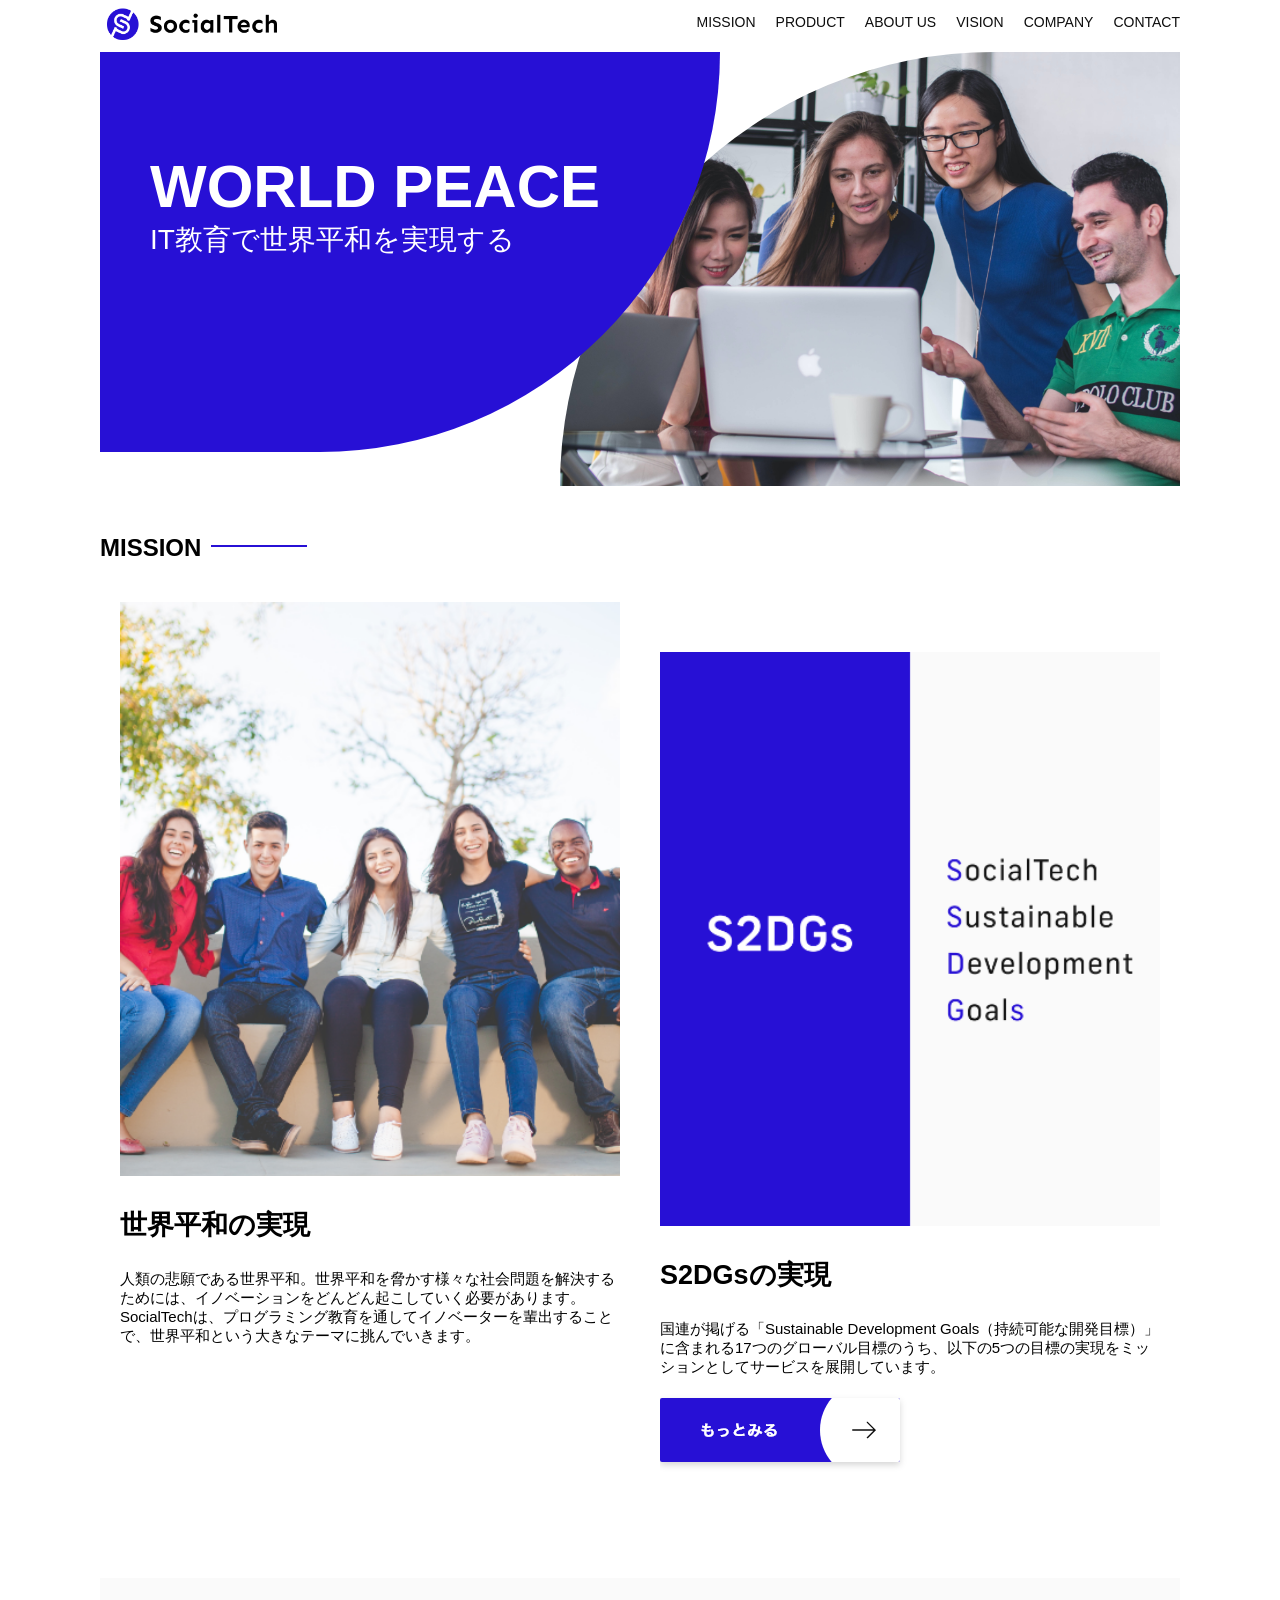
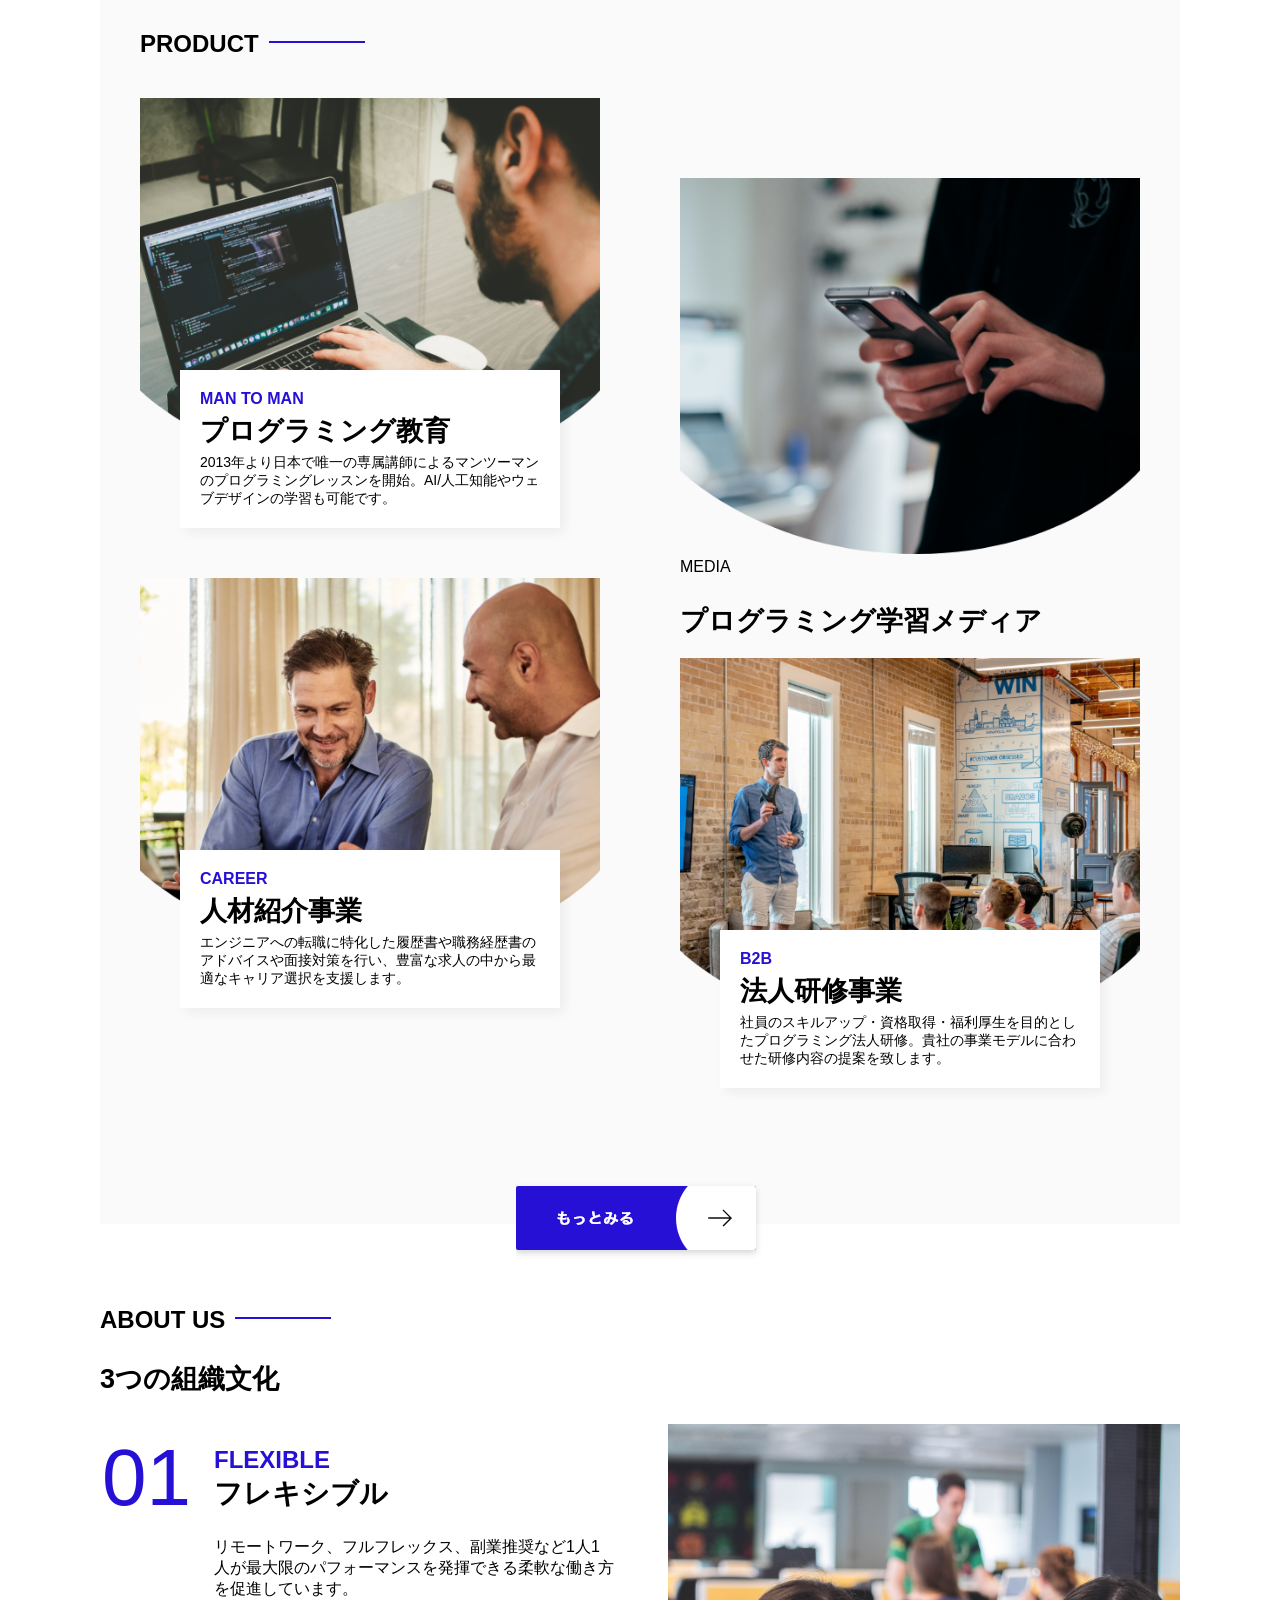
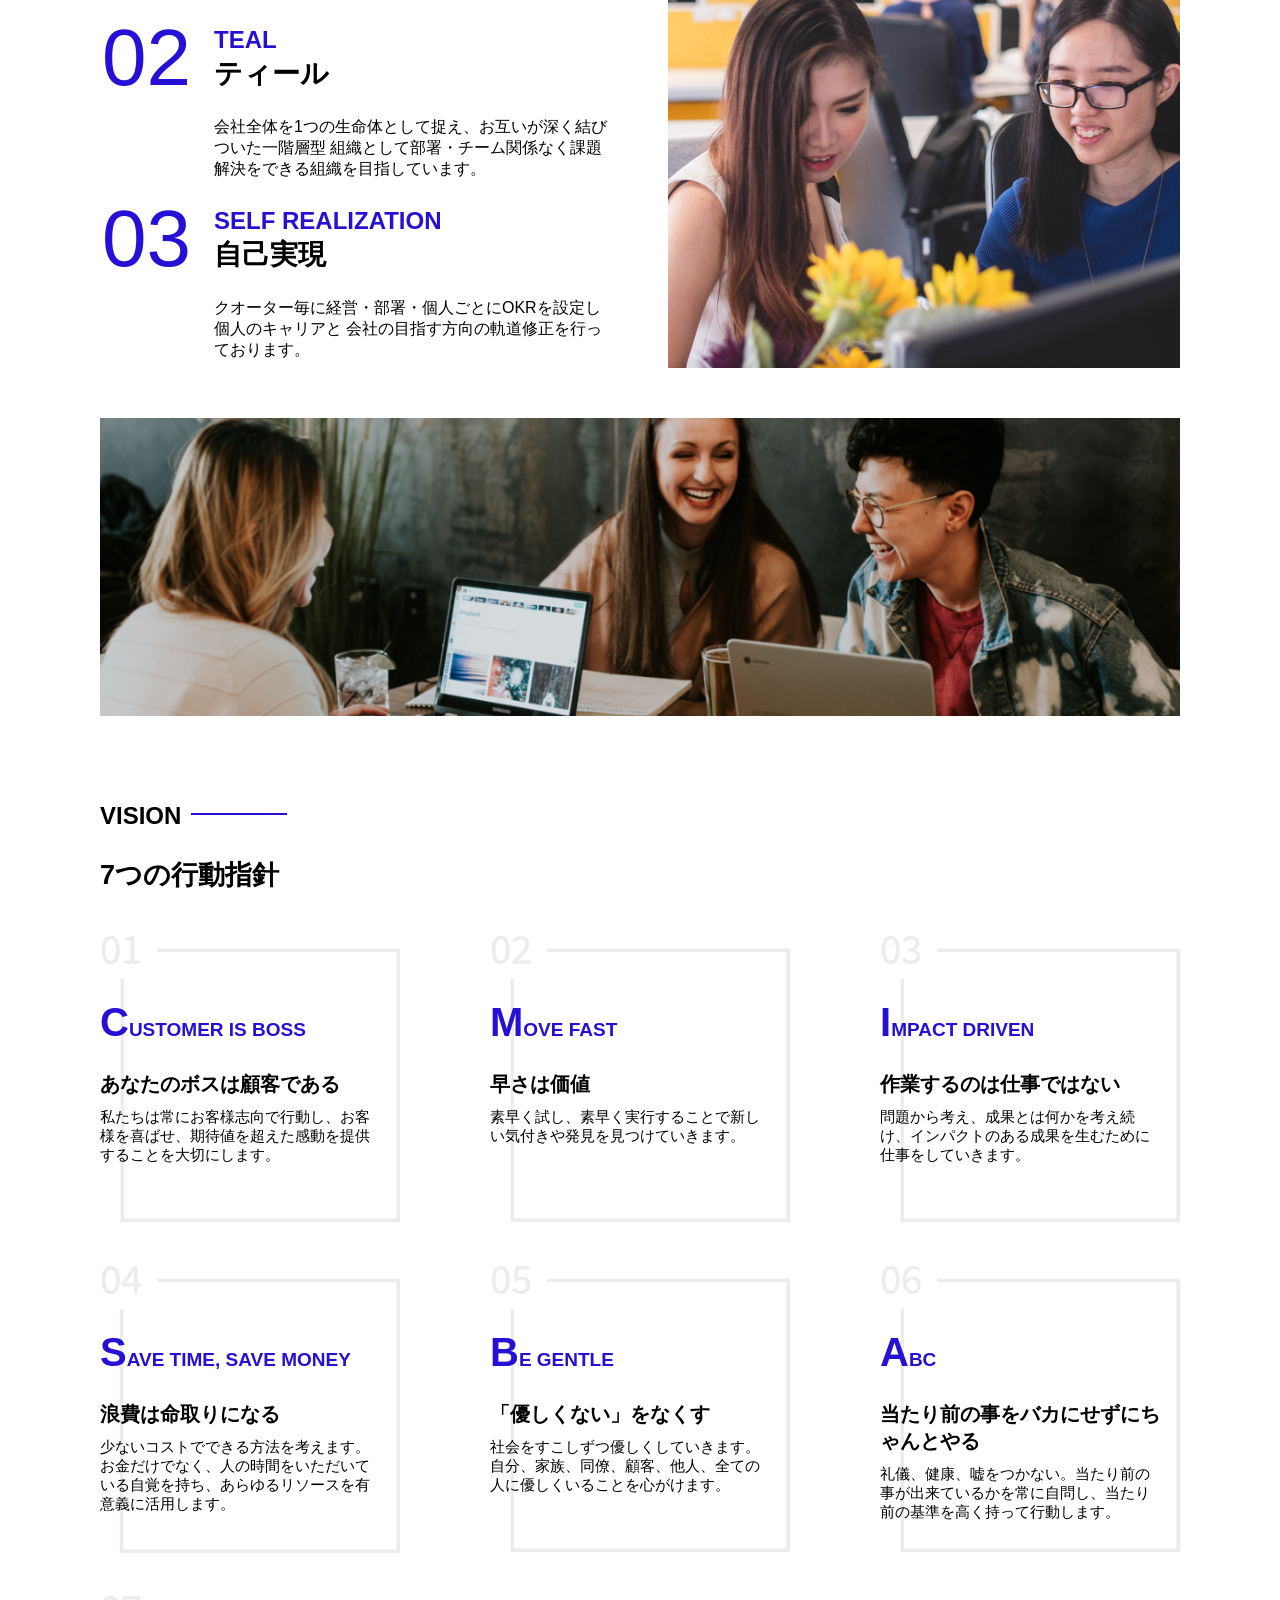
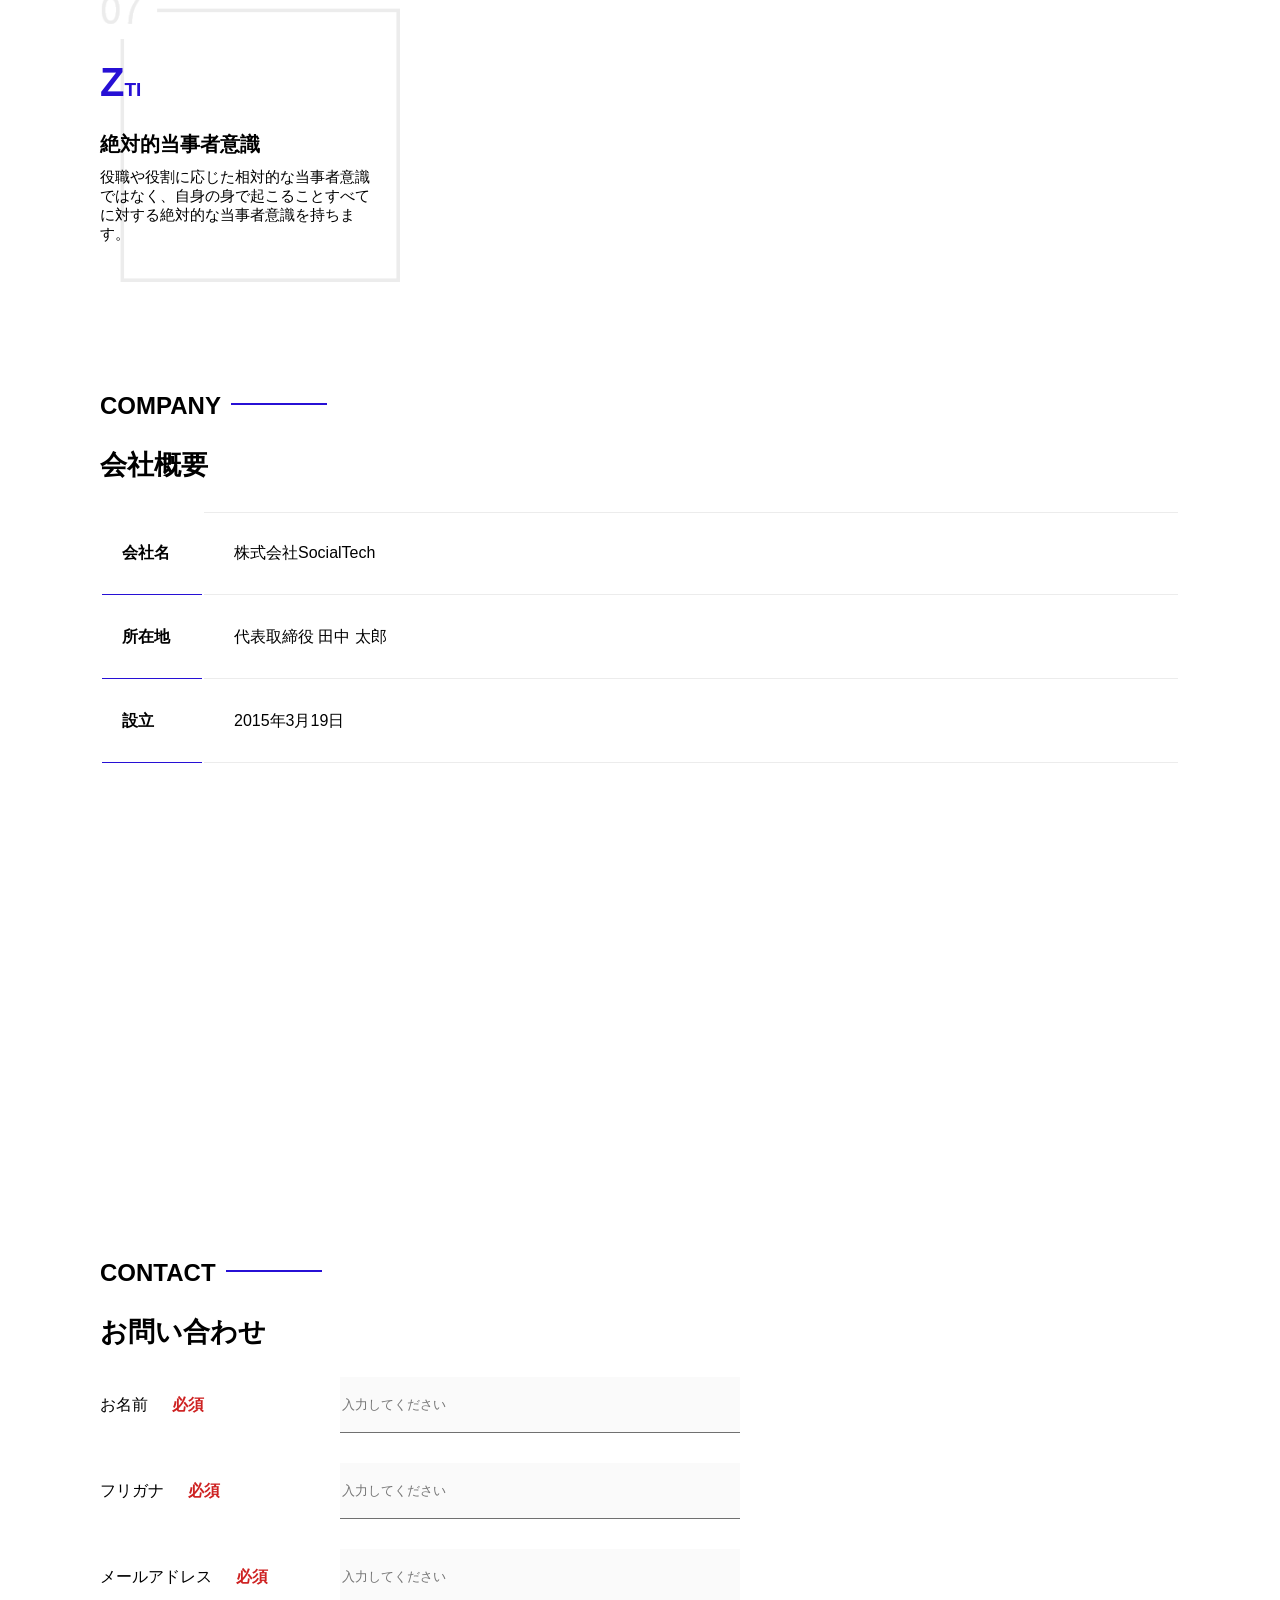
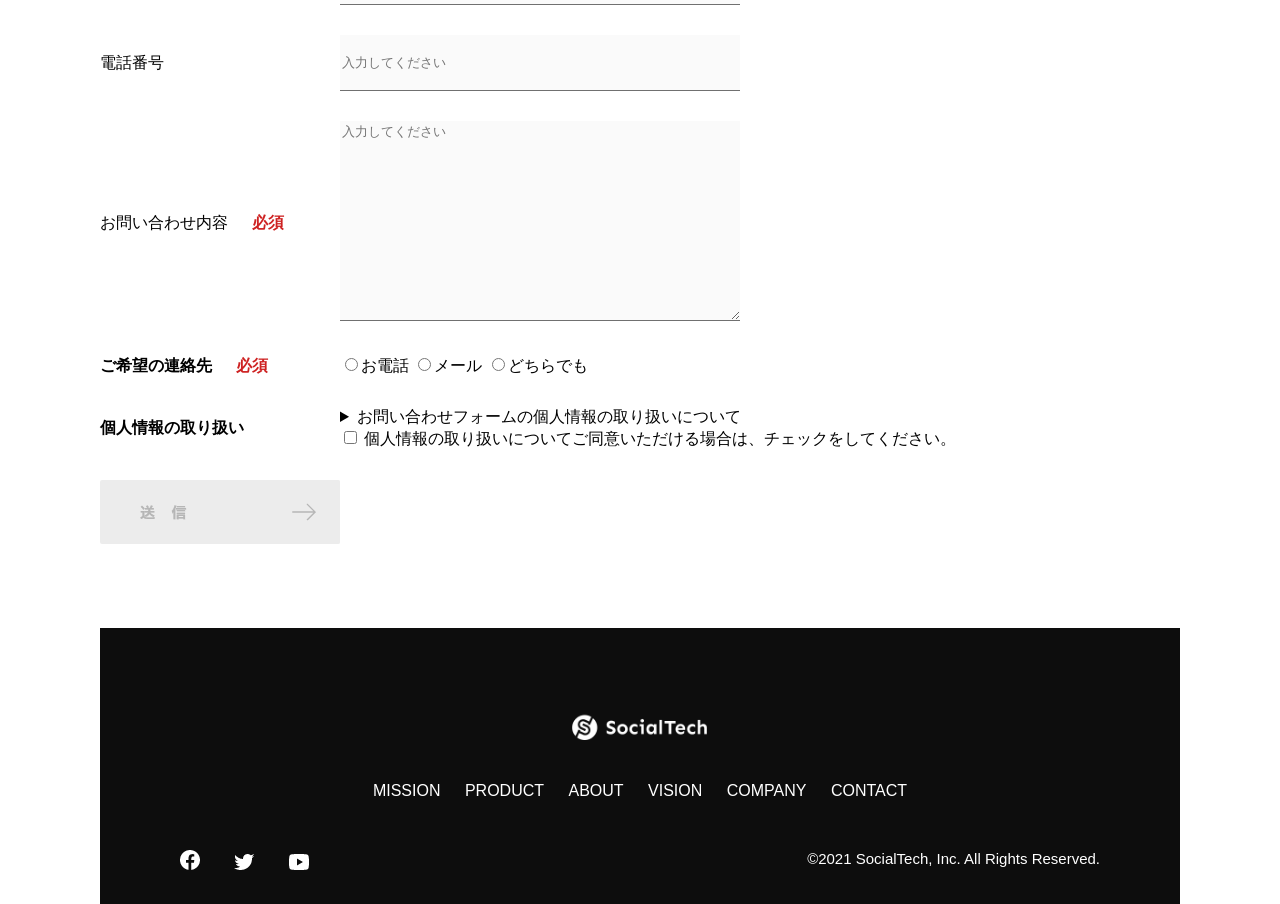
==== docs/index.html @ 119a1b74 "docsファイルを追加" ====
<!doctype html>
<html lang="ja">
  <head>
    <meta charset="UTF-8" />
    <meta name="viewport" content="width=device-width, initial-scale=1.0" />
    <meta
      name="description"
      content="SocialTechはEdTech業界のリーディングカンパニーを目指します。"
    />
    <title>SocialTech</title>
    <link rel="stylesheet" href="style.css" />
  </head>
  <body>
    <header>
      <a href="index.html" id="logo">
        <img src="images/logo.png" alt="トップページに戻る" />
      </a>
      <nav id="nav-pc">
        <ul>
          <li><a href="mission.html">MISSION</a></li>
          <li><a href="product.html">PRODUCT</a></li>
          <li><a href="index.html#aboutus">ABOUT US</a></li>
          <li><a href="index.html#vision">VISION</a></li>
          <li><a href="index.html#company">COMPANY</a></li>
          <li><a href="index.html#contact">CONTACT</a></li>
        </ul>
      </nav>
      <button
        id="menu-sp"
        onclick="document.getElementById('nav-sp').style.display = 'block'"
      >
        <img src="images/button-menu.png" alt="ナビゲーションを開く" />
      </button>
      <div id="nav-sp">
        <button
          id="close"
          onclick="document.getElementById('nav-sp').style.display = 'none'"
        >
          <img src="images/button-close.png" alt="ナビゲーションを閉じる" />
        </button>
        <nav>
          <ul>
            <li>
              <a
                href="index.html"
                id="logo-sp"
                onclick="
                  document.getElementById('nav-sp').style.display = 'none'
                "
                ><img src="images/logo-sp.png" alt="トップページに戻る"
              /></a>
            </li>
            <li>
              <a
                class="menu"
                href="mission.html"
                onclick="
                  document.getElementById('nav-sp').style.display = 'none'
                "
                >MISSION</a
              >
            </li>
            <li>
              <a
                class="menu"
                href="product.html"
                onclick="
                  document.getElementById('nav-sp').style.display = 'none'
                "
                >PRODUCT</a
              >
            </li>
            <li>
              <a
                class="menu"
                href="index.html#aboutus"
                onclick="
                  document.getElementById('nav-sp').style.display = 'none'
                "
                >ABOUT US</a
              >
            </li>
            <li>
              <a
                class="menu"
                href="index.html#vision"
                onclick="
                  document.getElementById('nav-sp').style.display = 'none'
                "
                >VISION</a
              >
            </li>
            <li>
              <a
                class="menu"
                href="index.html#company"
                onclick="
                  document.getElementById('nav-sp').style.display = 'none'
                "
                >COMPANY</a
              >
            </li>
            <li>
              <a
                class="menu"
                href="index.html#contact"
                onclick="
                  document.getElementById('nav-sp').style.display = 'none'
                "
                >CONTACT</a
              >
            </li>
          </ul>
        </nav>
        <div id="sns">
          <a href="https://www.facebook.com/sejuku2013">
            <img src="images/button-facebook.png" alt="Facebookのリンク" />
          </a>
          <a href="https://twitter.com/samuraijuku">
            <img src="images/button-twitter.png" alt="Twitterのリンク" />
          </a>
          <a href="https://www.youtube.com/channel/UCCFOQO5aDK0xXam4cUQXT8g">
            <img src="images/button-youtube.png" alt="YouTubeのリンク" />
          </a>
        </div>
      </div>
    </header>
    <main>
      <article>
        <section id="main-visual">
          <div id="main-message">
            <h1>WORLD PEACE</h1>
            <p>IT教育で世界平和を実現する</p>
          </div>
          <img
            src="images/index/index-main.png"
            alt="PCの周りに集まる多国籍の仲間たち"
          />
        </section>
        <section id="mission">
          <h2 class="index-h2">MISSION</h2>
          <div id="mission-flex">
            <div>
              <img
                id="mission-photo"
                src="images/index/index-mission.png"
                alt="屋外のベンチで写真を撮影する多国籍の仲間たち"
              />
              <h3>世界平和の実現</h3>
              <p>
                人類の悲願である世界平和。世界平和を脅かす様々な社会問題を解決するためには、イノベーションをどんどん起こしていく必要があります。SocialTechは、プログラミング教育を通してイノベーターを輩出することで、世界平和という大きなテーマに挑んでいきます。
              </p>
            </div>

            <div>
              <img id="s2dgs" src="images/index/s2dgs.png" alt="S2DGs" />
              <h3>S2DGsの実現</h3>
              <p>
                国連が掲げる「Sustainable Development
                Goals（持続可能な開発目標）」に含まれる17つのグローバル目標のうち、以下の5つの目標の実現をミッションとしてサービスを展開しています。
              </p>
              <a href="mission.html">
                <img src="images/button-more.png" alt="もっとみる" />
              </a>
            </div>
          </div>
        </section>
        <section id="product">
          <h2 class="index-h2">PRODUCT</h2>
          <div class="product-flex">
            <div id="product-left">
              <div>
                <img
                  class="product-photo"
                  src="images/index/index-mantoman.png"
                  alt="PCでコードを書く男性"
                />
                <div class="product-explain">
                  <span>MAN TO MAN</span>
                  <h3>プログラミング教育</h3>
                  <p>
                    2013年より日本で唯一の専属講師によるマンツーマンのプログラミングレッスンを開始。AI/人工知能やウェブデザインの学習も可能です。
                  </p>
                </div>
              </div>
              <div>
                <img
                  class="product-photo"
                  src="images/index/index-career.png"
                  alt="笑顔で話し合う二人の男性"
                />
                <div class="product-explain">
                  <span>CAREER</span>
                  <h3>人材紹介事業</h3>
                  <p>
                    エンジニアへの転職に特化した履歴書や職務経歴書のアドバイスや面接対策を行い、豊富な求人の中から最適なキャリア選択を支援します。
                  </p>
                </div>
              </div>
            </div>
            <div id="product-right">
              <div>
                <img
                  class="product-photo"
                  src="images/index/index-media.png"
                  alt="スマートフォンを操作する人"
                />
                <div class="product">
                  <span>MEDIA</span>
                  <h3>プログラミング学習メディア</h3>
                  <p>
                    月間200万人に読まれる日本最大級のプログラミング学習サイト「SocialTech
                    Blog」やYouTubeチャネルにて学習情報を発信しています。
                  </p>
                </div>
              </div>
              <div>
                <img
                  class="product-photo"
                  src="images/index/index-b2b.png"
                  alt="講演中の男性とそれを聴く人々"
                />
                <div class="product-explain">
                  <span>B2B</span>
                  <h3>法人研修事業</h3>
                  <p>
                    社員のスキルアップ・資格取得・福利厚生を目的としたプログラミング法人研修。貴社の事業モデルに合わせた研修内容の提案を致します。
                  </p>
                </div>
              </div>
            </div>
          </div>
          <div id="product-more">
            <a href="product.html">
              <img src="images/button-more.png" alt="もっとみる" />
            </a>
          </div>
        </section>
        <section id="aboutus">
          <h2 class="index-h2">ABOUT US</h2>
          <h3>3つの組織文化</h3>
          <div>
            <table class="culture-table">
              <tr>
                <td class="culture-num">01</td>
                <th>
                  <span class="culture-en">FLEXIBLE</span><br />フレキシブル
                </th>
              </tr>
              <tr>
                <td></td>
                <td class="culture-description">
                  リモートワーク、フルフレックス、副業推奨など1人1人が最大限のパフォーマンスを発揮できる柔軟な働き方を促進しています。
                </td>
              </tr>
              <tr>
                <td class="culture-num">02</td>
                <th><span class="culture-en">TEAL</span><br />ティール</th>
              </tr>
              <tr>
                <td></td>
                <td class="culture-description">
                  会社全体を1つの生命体として捉え、お互いが深く結びついた一階層型
                  組織として部署・チーム関係なく課題解決をできる組織を目指しています。
                </td>
              </tr>
              <tr>
                <td class="culture-num">03</td>
                <th>
                  <span class="culture-en">SELF REALIZATION</span><br />自己実現
                </th>
              </tr>
              <tr>
                <td></td>
                <td class="culture-description">
                  クオーター毎に経営・部署・個人ごとにOKRを設定し個人のキャリアと
                  会社の目指す方向の軌道修正を行っております。
                </td>
              </tr>
            </table>
            <img
              class="culture-img"
              src="images/index/index-aboutus1.png"
              alt="笑顔で話し合う2人の女性"
            />
          </div>
          <img
            class="culture-img2"
            src="images/index/index-aboutus2.png"
            alt="笑顔で話し合う3人の男女"
          />
        </section>
        <section id="vision">
          <h2 class="index-h2">VISION</h2>
          <h3>7つの行動指針</h3>
          <div>
            <div class="vision-box">
              <img src="images/index/vision-01.png" alt="01" />
              <div>
                <h4>CUSTOMER IS BOSS</h4>
                <h5>あなたのボスは顧客である</h5>
                <p>
                  私たちは常にお客様志向で行動し、お客様を喜ばせ、期待値を超えた感動を提供することを大切にします。
                </p>
              </div>
            </div>
            <div class="vision-box">
              <img src="images/index/vision-02.png" alt="02" />
              <div>
                <h4>MOVE FAST</h4>
                <h5>早さは価値</h5>
                <p>
                  素早く試し、素早く実行することで新しい気付きや発見を見つけていきます。
                </p>
              </div>
            </div>
            <div class="vision-box">
              <img src="images/index/vision-03.png" alt="03" />
              <div>
                <h4>IMPACT DRIVEN</h4>
                <h5>作業するのは仕事ではない</h5>
                <p>
                  問題から考え、成果とは何かを考え続け、インパクトのある成果を生むために仕事をしていきます。
                </p>
              </div>
            </div>
            <div class="vision-box">
              <img src="images/index/vision-04.png" alt="04" />
              <div>
                <h4>SAVE TIME, SAVE MONEY</h4>
                <h5>浪費は命取りになる</h5>
                <p>
                  少ないコストでできる方法を考えます。お金だけでなく、人の時間をいただいている自覚を持ち、あらゆるリソースを有意義に活用します。
                </p>
              </div>
            </div>
            <div class="vision-box">
              <img src="images/index/vision-05.png" alt="05" />
              <div>
                <h4>BE GENTLE</h4>
                <h5>「優しくない」をなくす</h5>
                <p>
                  社会をすこしずつ優しくしていきます。自分、家族、同僚、顧客、他人、全ての人に優しくいることを心がけます。
                </p>
              </div>
            </div>
            <div class="vision-box">
              <img src="images/index/vision-06.png" alt="06" />
              <div>
                <h4>ABC</h4>
                <h5>当たり前の事をバカにせずにちゃんとやる</h5>
                <p>
                  礼儀、健康、嘘をつかない。当たり前の事が出来ているかを常に自問し、当たり前の基準を高く持って行動します。
                </p>
              </div>
            </div>
            <div class="vision-box">
              <img src="images/index/vision-07.png" alt="07" />
              <div>
                <h4>ZTI</h4>
                <h5>絶対的当事者意識</h5>
                <p>
                  役職や役割に応じた相対的な当事者意識ではなく、自身の身で起こることすべてに対する絶対的な当事者意識を持ちます。
                </p>
              </div>
            </div>
          </div>
        </section>
        <section id="company">
          <h2 class="index-h2">COMPANY</h2>
          <h3>会社概要</h3>
          <table id="company-table">
            <tr>
              <th class="tableheader tableheader-firat">会社名</th>
              <td class="cell cell-first">株式会社SocialTech</td>
            </tr>
            <tr>
              <th class="tableheader">所在地</th>
              <td class="cell">代表取締役 田中 太郎</td>
            </tr>
            <tr>
              <th class="tableheader">設立</th>
              <td class="cell">2015年3月19日</td>
            </tr>
          </table>
          <iframe
            src="https://www.google.com/maps/embed?pb=!1m18!1m12!1m3!1d3240.0688551336807!2d139.7720776771055!3d35.69992317258124!2m3!1f0!2f0!3f0!3m2!1i1024!2i768!4f13.1!3m3!1m2!1s0x60188fee13660e23%3A0x77137876edf742ac!2z5L2P5Y-L5LiN5YuV55Sj56eL6JGJ5Y6f6aeF5YmN44OT44Or!5e0!3m2!1sja!2sjp!4v1704858013291!5m2!1sja!2sjp"
            style="border: 0"
            allowfullscreen=""
            loading="lazy"
          ></iframe>
        </section>
        <section id="contact">
          <h2 class="index-h2">CONTACT</h2>
          <h3>お問い合わせ</h3>
          <form>
            <div>
              <div class="contact-heading">
                <label class="contact-ladel"
                  >お名前
                  <span class="contact-span">必須</span>
                </label>
              </div>
              <div>
                <input
                  type="text"
                  name="name"
                  placeholder="入力してください"
                  class="contact-textbox"
                />
              </div>
            </div>
            <div>
              <div class="contact-heading">
                <label class="contact-ladel"
                  >フリガナ
                  <span class="contact-span">必須</span>
                </label>
              </div>
              <div>
                <input
                  type="text"
                  name="hurigana"
                  placeholder="入力してください"
                  class="contact-textbox"
                />
              </div>
            </div>
            <div>
              <div class="contact-heading">
                <label class="contact-ladel"
                  >メールアドレス
                  <span class="contact-span">必須</span>
                </label>
              </div>
              <div>
                <input
                  type="text"
                  name="email"
                  placeholder="入力してください"
                  class="contact-textbox"
                />
              </div>
            </div>
            <div>
              <div class="contact-heading">
                <label class="contact-ladel">電話番号 </label>
              </div>
              <div>
                <input
                  type="text"
                  name="tel"
                  placeholder="入力してください"
                  class="contact-textbox"
                />
              </div>
            </div>
            <div>
              <div class="contact-heading">
                <label class="contact-ladel"
                  >お問い合わせ内容
                  <span class="contact-span">必須</span>
                </label>
              </div>
              <div>
                <textarea
                  class="contact-textarea"
                  placeholder="入力してください"
                  name="message"
                ></textarea>
              </div>
            </div>
            <div>
              <div class="contact-heading">
                <label class="contact-label"
                  >ご希望の連絡先
                  <span class="contact-span">必須</span>
                </label>
              </div>
              <div>
                <input
                  class="radiobutton"
                  type="radio"
                  value="tel"
                  name="contact"
                /><label>お電話</label>
                <input
                  class="radiobutton"
                  type="radio"
                  value="mail"
                  name="contact"
                /><label>メール</label>
                <input
                  class="radiobutton"
                  type="radio"
                  value="both"
                  name="contact"
                /><label>どちらでも</label>
              </div>
            </div>
            <div>
              <div class="contact-heading">
                <label class="contact-label">個人情報の取り扱い</label>
              </div>
              <div>
                <details>
                  <summary>
                    お問い合わせフォームの個人情報の取り扱いについて
                  </summary>
                  <div>
                    <dl>
                      <dt>１．組織の名称又は氏名</dt>
                      <dd>株式会社SocialTech</dd>
                      <dt>
                        ２．個人情報保護管理者（若しくはその代理人）の氏名又は職名、所属及び連絡先
                      </dt>
                      <dd>
                        <p>鈴木 一郎 コーポレート部</p>
                        <p>メールアドレス：samurai@example.com</p>
                        <p>TEL：03-1234-5678</p>
                      </dd>
                      <dt>３．個人情報の利用目的</dt>
                      <dd>
                        <ul>
                          <li>
                            本サービス及び本サービスに関連する情報の提供又はそれらに関する連絡のため
                          </li>
                          <li>ユーザーの本人確認のため</li>
                          <li>当社サービスのご案内のため</li>
                          <li>
                            当社の商品等の広告または宣伝（電子メールによるものを含むものとします。）
                          </li>
                        </ul>
                      </dd>
                      <dt>４．個人情報の取り扱い業務の委託</dt>
                      <dd>
                        個人情報の取扱業務の全部または一部を外部に業務委託する場合があります。その際、弊社は、個人情報を適切に保護できる管理体制を敷き実行していることを条件として委託先を厳選したうえで、機密保持契約を委託先と締結し、お客様の個人情報を厳密に管理させます。
                      </dd>
                      <dt>５．個人情報の開示等の請求</dt>
                      <dd>
                        お客様は、弊社に対してご自身の個人情報の開示等（利用目的の通知、開示、内容の訂正・追加・削除、利用の停止または消去、第三者への提供の停止）に関して、当社問合わせ窓口に申し出ることができます。<br />
                        その際、弊社はお客様ご本人を確認させていただいたうえで、合理的な期間内に対応いたします。<br />
                        なお、個人情報に関する弊社問合わせ先は、次の通りです。
                      </dd>
                      <dd>
                        <p>株式会社SocialTech　個人情報問合せ窓口</p>
                        <p>
                          〒150-0043　東京都千代田区神田練塀町300番地
                          住友不動産秋葉原駅前ビル5F
                        </p>
                        <p>
                          メールアドレス：samurai@example.com　TEL：03-1234-5678
                        </p>
                      </dd>

                      <dt>６．個人情報を提供されることの任意性について</dt>
                      <dd>
                        お客様がご自身の個人情報を弊社に提供されるか否かは、お客様のご判断によりますが、もしご提供されない場合には、適切なサービスが提供できない場合がありますので予めご了承ください。
                      </dd>
                    </dl>
                  </div>
                </details>
                <input type="checkbox" name="agree" />
                <span
                  >個人情報の取り扱いについてご同意いただける場合は、チェックをしてください。</span
                >
              </div>
            </div>
            <input type="image" src="images/button-submit.png" alt="送信する" />
          </form>
        </section>
      </article>
    </main>
    <footer>
      <div id="footer-logo">
        <img src="images/logo-sp.png" alt="SocialTech" />
      </div>
      <div id="footer-link">
        <a href="mission.html">MISSION</a>
        <a href="product.html">PRODUCT</a>
        <a href="index.html#adoutus">ABOUT</a>
        <a href="index.html#vision">VISION</a>
        <a href="index.html#company">COMPANY</a>
        <a href="index.html#contact">CONTACT</a>
      </div>
      <div id="sns-footer">
        <div class="sns-btns">
          <a href="https://www.facebook.com/sejuku2013"
            ><img src="images/button-facebook.png" alt="Facebookのリンク"
          /></a>
          <a href="https://twitter.com/samuraijuku"
            ><img src="images/button-twitter.png" alt="Twitterのリンク"
          /></a>
          <a href="https://www.youtube.com/channel/UCCFOQO5aDK0xXam4cUQXT8g"
            ><img src="images/button-youtube.png" alt="YouTubeのリンク"
          /></a>
        </div>
        <p id="copyright">&copy;2021 SocialTech, Inc. All Rights Reserved.</p>
      </div>
    </footer>
  </body>
</html>
---- docs/style.css ----
* {
  box-sizing: border-box;
}
p {
  font-size: 15px;
}
body {
  font-family:
    "Source Sans Pro", "Hiragino Kaku Gothic ProN", Meiryo, Arial, sans-serif;
  max-width: 1080px;
  margin: 0 auto;
}

header {
  display: flex;
  justify-content: space-between;
}
#nav-pc {
  font-size: 14px;
}
#nav-pc ul {
  display: flex;
  padding-left: 0;
}
#nav-pc li {
  list-style: none;
}
#nav-pc a {
  text-decoration: none;
  margin-left: 20px;
  color: #0d0d0d;
}

#nav-pc a:hover {
  text-decoration: underline;
}
#nav-sp,
#menu-sp {
  display: none;
}

#main-visual {
  position: relative;
  z-index: 1;
  height: 400px;
}
#main-message {
  position: absolute;
  top: 0;
  left: 0;
  background-color: #2710d5;
  color: #ffffff;
  border-radius: 0 0 476px 0;
  max-width: 620px;
  width: 100%;
  height: 100%;
  z-index: 2;
}
#main-message > h1 {
  font-size: 60px;
  margin: 100px 0 0 50px;
}
#main-message > p {
  font-size: 28px;
  margin: 0 0 0 50px;
}
#main-visual > img {
  max-width: 620px;
  border-radius: 476px 0 0 0;
  position: absolute;
  top: 0;
  right: 0;
}
.index-h2 {
  margin-top: 40px;
}
.index-h2::after {
  content: url("images/line.png");
  margin-left: 10px;
}

h3 {
  font-size: 27px;
}
#mission {
  margin: 80px auto;
}
#mission-flex {
  display: flex;
}
#mission-flex > div {
  width: 50%;
  margin: 20px;
}
#mission-photo {
  width: 100%;
}

#s2dgs {
  margin-top: 50px;
  width: 100%;
}

#product {
  background-color: #fafafa;
  margin: 80px 0;
  padding: 10px 40px 0 40px;
}
#product .product-flex {
  margin-top: 40px;
  display: flex;
  gap: 40px;
}
#product-left {
  width: 50%;
}
#product-right {
  width: 50%;
  margin-top: 80px;
}
#product-left > div {
  position: relative;
  height: 480px;
  margin-right: 20px;
}
#product-right > div {
  position: relative;
  height: 480px;
  margin-left: 20px;
}
.product-photo {
  width: 100%;
}
.product-explain {
  background-color: #ffffff;
  position: absolute;
  left: 0;
  bottom: 50px;
  margin: 0 40px;
  padding: 20px;
  box-shadow: 5px 5px 10px rgba(0, 0, 0, 0.05);
}
.product-explain > span {
  color: #2710d5;
  font-size: 16px;
  font-weight: bold;
  margin: 0;
}
.product-explain > h3 {
  margin: 5px 0;
}
.product-explain > p {
  font-size: 14px;
  margin: 0;
}
#product-more {
  text-align: center;
}
#product-more > a {
  position: relative;
  bottom: -42px;
}
#aboutus {
  margin: 80px auto;
}
#aboutus > div {
  display: flex;
}
.culture-img {
  width: 50%;
  align-self: flex-start;
}
.culture-img2 {
  margin-top: 50px;
  width: 100%;
}
.culture-table {
  margin-right: 50px;
}
.culture-num {
  font-size: 80px;
  color: #2710d5;
  padding: 0 20px 0 0;
}
.culture-table th {
  text-align: left;
  font-size: 28px;
  font-weight: bold;
}
.culture-en {
  color: #2710d5;
  font-size: 24px;
}
.culture-description {
  margin: 0;
}
#vision {
  margin: 80px auto;
}
#vision > div {
  display: flex;
  justify-content: space-between;
  flex-wrap: wrap;
}
.vision-box {
  width: 300px;
  height: 300px;
  margin-bottom: 30px;
  position: relative;
}
.vision-box > img {
  width: 100%;
  position: relative;
  z-index: 1;
}
.vision-box > div {
  position: absolute;
  top: 0;
  left: 0;
  margin-right: 20px;
  z-index: 2;
}
.vision-box > div > h4 {
  color: #2710d5;
  font-size: 19px;
  margin-top: 80px;
}
.vision-box > div > h4::first-letter {
  font-size: 40px;
}
.vision-box > div > h5 {
  font-size: 20px;
  margin: 0;
}
.vision-box > div > p {
  margin: 10px 0 0 0;
}
#company {
  margin: 80px auto;
}
#company-table {
  width: 100%;
}
.tableheader {
  text-align: left;
  padding: 20px;
  border-bottom-color: #2710d5;
  border-bottom-width: 1px;
  border-bottom-style: solid;
  width: 100px;
}
.tableheader-first {
  border-top-color: #2710d5;
  border-top-width: 1px;
  border-top-style: solid;
}
.cell {
  padding: 30px;
  border-bottom-color: #ececec;
  border-bottom-width: 1px;
  border-bottom-style: solid;
}
.cell-first {
  border-top-color: #ececec;
  border-top-width: 1px;
  border-top-style: solid;
}
#company > iframe {
  width: 100%;
  height: 368px;
  margin-top: 40px;
}
#contact {
  margin: 80px auto;
}
#contact > form > div {
  display: flex;
  flex-wrap: wrap;
  padding-bottom: 30px;
}
.contact-heading {
  width: 240px;
  align-self: center;
}
.contact-label {
  font-weight: bold;
}
.contact-span {
  color: #ce2222;
  margin-left: 20px;
  font-weight: bold;
}
.contact-textbox {
  border-top: 0;
  border-left: 0;
  border-right: 0;
  border-bottom-width: 1px;
  border-bottom-color: #707070;
  border-style: solid;
  background-color: #fafafa;
  width: 400px;
  height: 56px;
}
.contact-textarea {
  border-top: 0;
  border-left: 0;
  border-right: 0;
  border-bottom-width: 1px;
  border-bottom-color: #707070;
  border-style: solid;
  background-color: #fafafa;
  width: 400px;
  height: 200px;
}
#contact dt {
  font-weight: bold;
}
#contact dd {
  margin: 0 0 16px 0;
}
#contact dd p {
  margin: 0;
}
#contact dd ul {
  padding-left: 0;
}
#contact dd li {
  margin-bottom: 0;
  list-style: none;
}
footer {
  background-color: #0d0d0d;
  text-align: center;
  padding: 80px 80px 30px 80px;
}
#footer-logo {
  margin-bottom: 30px;
}
#footer-link {
  margin-bottom: 50px;
}
#footer-link > a {
  text-decoration: none;
  margin: 10px;
  color: #ffffff;
}
#footer-link > a:hover {
  text-decoration: underline;
}
#sns-footer {
  display: flex;
  justify-content: space-between;
}
#sns-footer a {
  margin-right: 30px;
}
#copyright {
  color: #ffffff;
  margin: 0;
}
.mission-main-inner {
  background-image: url(images/mission/mission-main.png);
  background-repeat: no-repeat;
  background-position-y: center;
}
#mission-title {
  background-color: #2710d5;
  width: 368px;
  color: #ffffff;
  height: 496px;
  border-radius: 0 248px 248px 0;
  position: relative;
}
#mission-title h1 {
  position: absolute;
  top: 0;
  left: 100px;
  font-size: 80px;
  line-height: 1;
}
#mission-title h1 span {
  font-size: 26px;
}
#mission-title > p {
  position: absolute;
  top: 350px;
  left: 100px;
  font-size: 16px;
}
#mission-s2dgs {
  padding: 20px;
}
.mission-h2 {
  color: #2710d5;
  font-size: 40px;
}
.mission-h2::after {
  content: none;
}
#mission-five-goals {
  padding: 20px;
  display: flex;
}

#mission-five-goals .five-goals-image {
  width: 30%;
  padding: 20px;
}

#mission-five-goals .five-goals-image img {
  width: 100%;
}

#mission-five-goals .five-goals-read {
  width: 70%;
  padding: 20px;
}

#mission-five-goals .five-goals-read > div {
  margin-bottom: 40px;
}

.fivegoals-image-right {
  float: right;
  margin: 20px;
}

.fivegoals-image-left {
  float: left;
  margin: 20px;
}

.fivegoals-number {
  color: #2710d5;
  font-size: 48px;
  font-weight: bold;
  margin: 0;
}

.fivegoals-h3 {
  font-size: 28px;
  margin: 0;
}

.fivegoals-p {
  margin: 0;
}
.product-main-inner {
  background-image: url("images/product/product-main.png");
  background-repeat: no-repeat;
  background-position-y: center;
}
#product-title {
  background-color: #2710d5;
  width: 368px;
  color: #ffffff;
  height: 496px;
  border-radius: 0 248px 248px 0;
  position: relative;
}
#product-title h1 {
  position: absolute;
  top: 0;
  left: 100px;
  font-size: 80px;
  line-height: 1;
}
#product-title h1 span {
  font-size: 26px;
}
#product-title > p {
  position: absolute;
  top: 350px;
  left: 100px;
  font-size: 16px;
}
.product-section {
  display: flex;
  padding: 20px 20px 0;
}
.product-section .product-section-img {
  width: 450px;
}
.product-section-left .product-section-img img {
  width: 100%;
  padding: 0 40px 30px 0;
  border-radius: 0 432px 0 0;
}
.product-section-left .product-read {
  width: 50%;
  flex-grow: 1;
}
.product-section-left .product-read p {
  margin-bottom: 0;
}
.product-section-right {
  justify-content: space-between;
}
.product-section-right .product-section-img img {
  width: 100%;
  padding: 0 0 30px 40px;
  border-radius: 432px 0 0 0;
}
.product-section-right .product-read {
  width: 500px;
}
.product-h2 {
  color: #2710d5;
  font-size: 24px;
  margin: 0;
}

.product-h3 {
  font-size: 28px;
  margin: 0;
}
@media screen and (max-width: 767px) {
  #nav-pc {
    display: none;
  }
  #menu-sp {
    display: block;
    background-color: transparent;
    float: right;
    padding: 0;
    border: none;
  }
  #nav-sp {
    background-color: #2710d5;
    position: fixed;
    left: 0;
    top: 0;
    width: 100%;
    height: 100%;
    display: none;
    z-index: 100;
  }
  #close {
    position: absolute;
    top: 20px;
    right: 20px;
    background-color: transparent;
    border: none;
  }
  #nav-sp nav ul {
    padding-left: 0;
  }
  #nav-sp nav li {
    list-style: none;
  }
  #logo-sp {
    margin: 80px 0 30px 20px;
  }
  #nav-sp nav a {
    display: block;
    color: #ffffff;
  }
  #nav-sp nav a:hover {
    text-decoration: underline;
  }
  #nav-sp .menu {
    text-decoration: none;
    margin: 0 20px;
    height: 44px;
    font-size: 16px;
    background-image: url(images/arrow.png);
    background-position: right top;
    background-repeat: no-repeat;
  }
  #sns {
    position: absolute;
    bottom: 20px;
    left: 20px;
  }
  #sns > a {
    margin-right: 30px;
  }
  #main-visual {
    position: relative;
    height: 470px;
  }

  #main-visual > div {
    text-align: center;
    height: 280px;
  }

  #main-visual h1 {
    font-size: 28px;
    margin: 90px 0 0 0;
  }

  #main-visual > div > p {
    margin: 0;
    font-size: 15px;
  }

  #main-visual > img {
    width: 100%;
    border-radius: 476px 0 0 0;
    top: auto;
    bottom: 0;
  }
  h2 {
    margin: 15px 0;
  }
  h3 {
    font-size: 24px;
    margin-top: 10px;
  }
  #mission {
    margin: 20px 0;
    padding: 0 20px;
  }
  #mission-flex {
    flex-direction: column;
  }
  #mission-flex > div {
    width: 100%;
    margin: 0;
  }
  #product {
    margin: 0;
    padding: 10px 20px 0 20px;
  }
  #product .product-flex {
    flex-direction: column;
    margin-top: 0;
  }
  #product-left,
  #product-right {
    width: 100%;
    margin: 0;
  }
  #product-left > div,
  #product-right > div {
    height: auto;
    margin: 0;
  }
  .product-explain {
    position: relative;
    margin: 0;
  }
  .product-explain > h3 {
    margin: 10px 0;
    font-size: 24px;
  }
  #product-more {
    text-align: left;
  }
  #aboutus {
    margin: 80px 20px 80px 20px;
  }

  #aboutus > div {
    flex-direction: column;
  }

  .culture-table th {
    font-size: 16px;
  }

  .culture-table {
    margin-right: 0;
    padding-right: 20px;
    order: 2;
  }

  .culture-img {
    width: 100%;
    order: 1;
  }

  .culture-img2 {
    margin-top: 0;
  }

  .culture-num {
    padding: 0;
  }

  .culture-description {
    margin: 0;
  }
  #vision {
    margin: 80px 20px;
  }
  .vision-box > img {
    position: absolute;
    top: 0;
    left: 0;
  }
  .vision-box > div > h4 {
    margin: 60px 0 0 0;
  }
  #company {
    margin: 0 20px;
  }
  #company > h3 {
    margin-bottom: 20px;
  }
  .tableheader {
    width: 50px;
  }
  .cell {
    padding: 20px;
  }
  #company > iframe {
    height: 240px;
  }
  #contact {
    margin: 80px 20px;
  }
  #contact > h3 {
    margin-bottom: 20px;
  }
  #contact > form > div {
    flex-direction: column;
    margin-bottom: 20px;
  }
  .contact-heading {
    align-self: auto;
    margin-bottom: 20px;
  }
  .contact-textbox {
    min-width: 300px;
    width: 100%;
  }
  .contact-textarea {
    height: 150px;
    width: 100%;
  }
  .radiobutton {
    margin-bottom: 20px;
  }
  footer {
    padding: 30px 20px 50px 20px;
    text-align: left;
  }
  #footer-link > a {
    margin: 0 20px 30px 0;
    display: block;
    background-image: url(images/arrow.png);
    background-repeat: no-repeat;
    background-position: right top;
  }
  #footer-link > a:hover {
    text-decoration: underline;
  }
  #sns-footer {
    flex-direction: column;
    justify-content: flex-start;
  }
  #copyright {
    font-size: 12px;
    margin-top: 30px;
  }
  #mission-main {
    height: 256px;
    margin-top: 4%;
    position: relative;
  }
  .mission-main-inner {
    height: 80%;
    background-size: cover;
  }
  #mission-title {
    width: 136px;
    height: 256px;
    position: absolute;
    top: -10%;
  }
  #mission-title h1 {
    left: 20px;
    font-size: 40px;
  }
  #mission-title h1 span {
    font-size: 18px;
  }
  #mission-title > p {
    top: 180px;
    left: 20px;
    font-size: 13px;
  }
  .mission-h2 {
    font-size: 38px;
    margin: 0px;
  }
  .mission-h2::after {
    content: none;
  }
  #mission-s2dgs > img {
    width: 100%;
  }
  #mission-five-goals {
    flex-direction: column;
  }
  #mission-five-goals > div {
    padding: 0;
  }
  #mission-five-goals .five-goals-image,
  #mission-five-goals .five-goals-read {
    width: 100%;
    padding: 0;
  }
  #mission-five-goals .five-goals-read > div {
    display: flex;
    flex-direction: column;
  }
  .fivegoals-image-right,
  .fivegoals-image-left {
    align-self: center;
  }
  #product-main {
    height: 256px;
    margin-top: 4%;
    position: relative;
  }
  .product-main-inner {
    height: 80%;
    background-size: cover;
  }
  #product-title {
    width: 136px;
    height: 256px;
    position: absolute;
    top: -10%;
  }
  #product-title h1 {
    left: 20px;
    font-size: 40px;
  }
  #product-title h1 span {
    font-size: 18px;
  }
  #product-title > p {
    top: 180px;
    left: 20px;
    font-size: 13px;
  }
  .product-section {
    flex-direction: column;
  }
  .product-section .product-section-img {
    width: 100%;
  }
  .product-section .product-section-img img {
    width: 100%;
    padding: 0;
  }
  .product-section-left .product-section-img img {
    border-radius: 0 300px 0 0;
  }
  .product-section-left .product-read {
    width: 100%;
    flex-grow: 1;
  }
  .product-section-right .product-section-img img {
    order: 1;
    border-radius: 300px 0 0 0;
  }
  .product-section-right .product-read {
    order: 2;
    width: 100%;
  }
}
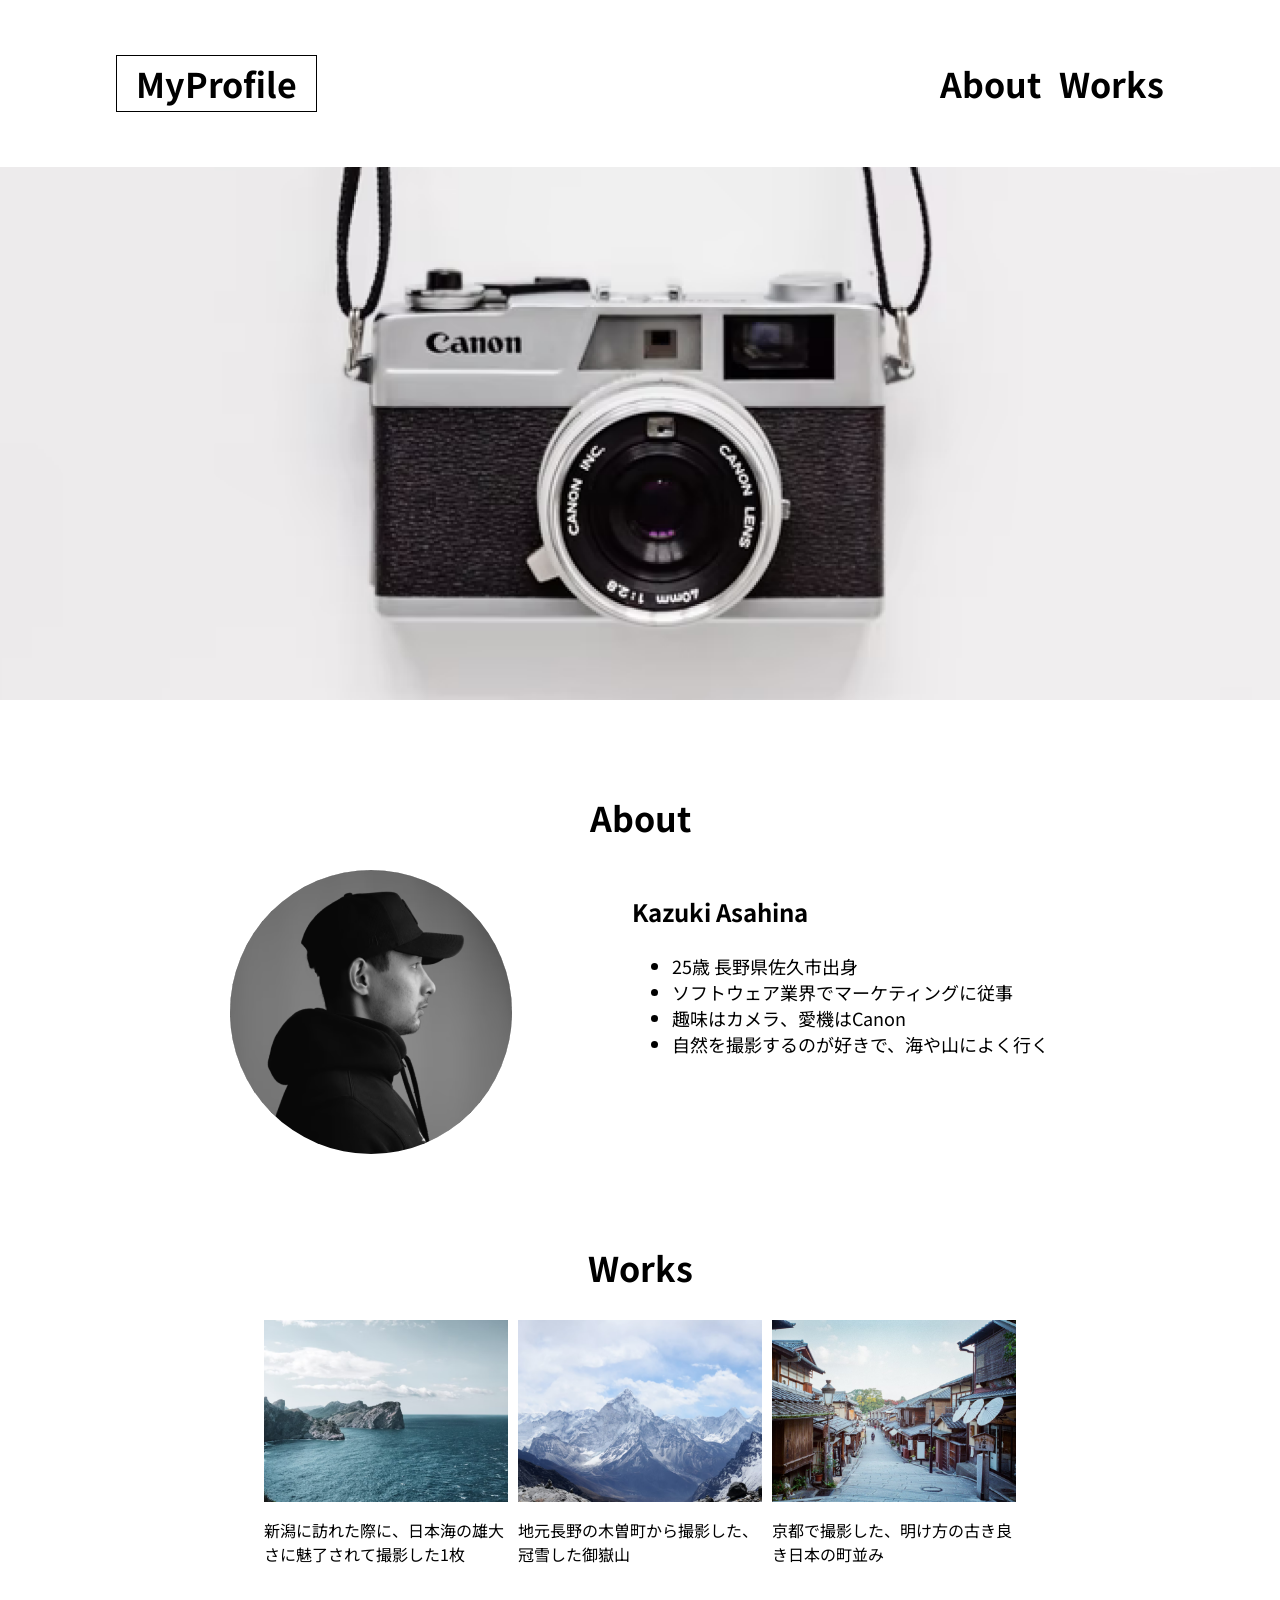
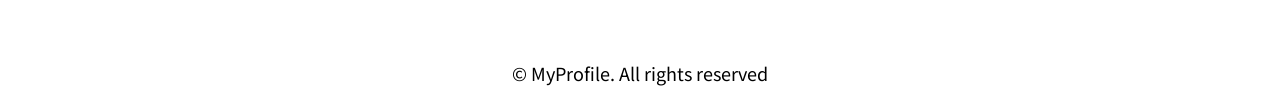
==== commit a31e4c12: "docs更新" ====
--- a/docs/index.html
+++ b/docs/index.html
@@ -3,599 +3,90 @@
   <head>
     <meta charset="UTF-8" />
     <meta name="viewport" content="width=device-width, initial-scale=1.0" />
-    <meta
-      name="description"
-      content="SocialTechはEdTech業界のリーディングカンパニーを目指します。"
+    <meta name="description" content="自己紹介と作品集" />
+    <title>Kazuki Asahinaのポートフォリオサイト</title>
+    <link rel="preconnect" href="https://fonts.googleapis.com" />
+    <link rel="preconnect" href="https://fonts.gstatic.com" crossorigin />
+    <link
+      href="https://fonts.googleapis.com/css2?family=Josefin+Sans&family=Noto+Sans+JP:wght@100..900&display=swap"
+      rel="stylesheet"
     />
-    <title>SocialTech</title>
-    <link rel="stylesheet" href="style.css" />
+    <link rel="stylesheet" href="css/style.css" />
   </head>
   <body>
     <header>
-      <a href="index.html" id="logo">
-        <img src="images/logo.png" alt="トップページに戻る" />
-      </a>
-      <nav id="nav-pc">
-        <ul>
-          <li><a href="mission.html">MISSION</a></li>
-          <li><a href="product.html">PRODUCT</a></li>
-          <li><a href="index.html#aboutus">ABOUT US</a></li>
-          <li><a href="index.html#vision">VISION</a></li>
-          <li><a href="index.html#company">COMPANY</a></li>
-          <li><a href="index.html#contact">CONTACT</a></li>
-        </ul>
-      </nav>
-      <button
-        id="menu-sp"
-        onclick="document.getElementById('nav-sp').style.display = 'block'"
-      >
-        <img src="images/button-menu.png" alt="ナビゲーションを開く" />
-      </button>
-      <div id="nav-sp">
-        <button
-          id="close"
-          onclick="document.getElementById('nav-sp').style.display = 'none'"
-        >
-          <img src="images/button-close.png" alt="ナビゲーションを閉じる" />
-        </button>
-        <nav>
-          <ul>
-            <li>
-              <a
-                href="index.html"
-                id="logo-sp"
-                onclick="
-                  document.getElementById('nav-sp').style.display = 'none'
-                "
-                ><img src="images/logo-sp.png" alt="トップページに戻る"
-              /></a>
-            </li>
-            <li>
-              <a
-                class="menu"
-                href="mission.html"
-                onclick="
-                  document.getElementById('nav-sp').style.display = 'none'
-                "
-                >MISSION</a
-              >
-            </li>
-            <li>
-              <a
-                class="menu"
-                href="product.html"
-                onclick="
-                  document.getElementById('nav-sp').style.display = 'none'
-                "
-                >PRODUCT</a
-              >
-            </li>
-            <li>
-              <a
-                class="menu"
-                href="index.html#aboutus"
-                onclick="
-                  document.getElementById('nav-sp').style.display = 'none'
-                "
-                >ABOUT US</a
-              >
-            </li>
-            <li>
-              <a
-                class="menu"
-                href="index.html#vision"
-                onclick="
-                  document.getElementById('nav-sp').style.display = 'none'
-                "
-                >VISION</a
-              >
-            </li>
-            <li>
-              <a
-                class="menu"
-                href="index.html#company"
-                onclick="
-                  document.getElementById('nav-sp').style.display = 'none'
-                "
-                >COMPANY</a
-              >
-            </li>
-            <li>
-              <a
-                class="menu"
-                href="index.html#contact"
-                onclick="
-                  document.getElementById('nav-sp').style.display = 'none'
-                "
-                >CONTACT</a
-              >
-            </li>
-          </ul>
-        </nav>
-        <div id="sns">
-          <a href="https://www.facebook.com/sejuku2013">
-            <img src="images/button-facebook.png" alt="Facebookのリンク" />
-          </a>
-          <a href="https://twitter.com/samuraijuku">
-            <img src="images/button-twitter.png" alt="Twitterのリンク" />
-          </a>
-          <a href="https://www.youtube.com/channel/UCCFOQO5aDK0xXam4cUQXT8g">
-            <img src="images/button-youtube.png" alt="YouTubeのリンク" />
-          </a>
+      <div class="base">
+        <div class="header">
+          <h1 class="title"><a href="index.html">MyProfile</a></h1>
+          <nav id="nav-pc">
+            <ul>
+              <li><a href="index.html#about">About</a></li>
+              <li><a href="index.html#works">Works</a></li>
+            </ul>
+          </nav>
         </div>
       </div>
     </header>
     <main>
-      <article>
-        <section id="main-visual">
-          <div id="main-message">
-            <h1>WORLD PEACE</h1>
-            <p>IT教育で世界平和を実現する</p>
-          </div>
-          <img
-            src="images/index/index-main.png"
-            alt="PCの周りに集まる多国籍の仲間たち"
-          />
-        </section>
-        <section id="mission">
-          <h2 class="index-h2">MISSION</h2>
-          <div id="mission-flex">
-            <div>
-              <img
-                id="mission-photo"
-                src="images/index/index-mission.png"
-                alt="屋外のベンチで写真を撮影する多国籍の仲間たち"
-              />
-              <h3>世界平和の実現</h3>
-              <p>
-                人類の悲願である世界平和。世界平和を脅かす様々な社会問題を解決するためには、イノベーションをどんどん起こしていく必要があります。SocialTechは、プログラミング教育を通してイノベーターを輩出することで、世界平和という大きなテーマに挑んでいきます。
-              </p>
-            </div>
-
-            <div>
-              <img id="s2dgs" src="images/index/s2dgs.png" alt="S2DGs" />
-              <h3>S2DGsの実現</h3>
-              <p>
-                国連が掲げる「Sustainable Development
-                Goals（持続可能な開発目標）」に含まれる17つのグローバル目標のうち、以下の5つの目標の実現をミッションとしてサービスを展開しています。
-              </p>
-              <a href="mission.html">
-                <img src="images/button-more.png" alt="もっとみる" />
-              </a>
+      <section id="main-visual">
+        <img class="main-visual-photo" src="images/main.png" />
+      </section>
+      <section id="about">
+        <div class="base">
+          <h2>About</h2>
+          <div class="about-container">
+            <img
+              class="about-photo"
+              src="images/about.png"
+              alt="プロフィール写真"
+            />
+            <div class="about-message">
+              <h3 class="name">Kazuki Asahina</h3>
+              <ul class="about-text">
+                <li>25歳 長野県佐久市出身</li>
+                <li>ソフトウェア業界でマーケティングに従事</li>
+                <li>趣味はカメラ、愛機はCanon</li>
+                <li>自然を撮影するのが好きで、海や山によく行く</li>
+              </ul>
             </div>
           </div>
-        </section>
-        <section id="product">
-          <h2 class="index-h2">PRODUCT</h2>
-          <div class="product-flex">
-            <div id="product-left">
-              <div>
-                <img
-                  class="product-photo"
-                  src="images/index/index-mantoman.png"
-                  alt="PCでコードを書く男性"
-                />
-                <div class="product-explain">
-                  <span>MAN TO MAN</span>
-                  <h3>プログラミング教育</h3>
-                  <p>
-                    2013年より日本で唯一の専属講師によるマンツーマンのプログラミングレッスンを開始。AI/人工知能やウェブデザインの学習も可能です。
-                  </p>
-                </div>
-              </div>
-              <div>
-                <img
-                  class="product-photo"
-                  src="images/index/index-career.png"
-                  alt="笑顔で話し合う二人の男性"
-                />
-                <div class="product-explain">
-                  <span>CAREER</span>
-                  <h3>人材紹介事業</h3>
-                  <p>
-                    エンジニアへの転職に特化した履歴書や職務経歴書のアドバイスや面接対策を行い、豊富な求人の中から最適なキャリア選択を支援します。
-                  </p>
-                </div>
-              </div>
+        </div>
+      </section>
+      <section id="works">
+        <div class="base">
+          <h2>Works</h2>
+          <div class="works-container">
+            <div class="works-message">
+              <img
+                class="works-img"
+                src="images/works1.png"
+                alt="日本海の写真"
+              />
+              <p>新潟に訪れた際に、日本海の雄大さに魅了されて撮影した1枚</p>
             </div>
-            <div id="product-right">
-              <div>
-                <img
-                  class="product-photo"
-                  src="images/index/index-media.png"
-                  alt="スマートフォンを操作する人"
-                />
-                <div class="product">
-                  <span>MEDIA</span>
-                  <h3>プログラミング学習メディア</h3>
-                  <p>
-                    月間200万人に読まれる日本最大級のプログラミング学習サイト「SocialTech
-                    Blog」やYouTubeチャネルにて学習情報を発信しています。
-                  </p>
-                </div>
-              </div>
-              <div>
-                <img
-                  class="product-photo"
-                  src="images/index/index-b2b.png"
-                  alt="講演中の男性とそれを聴く人々"
-                />
-                <div class="product-explain">
-                  <span>B2B</span>
-                  <h3>法人研修事業</h3>
-                  <p>
-                    社員のスキルアップ・資格取得・福利厚生を目的としたプログラミング法人研修。貴社の事業モデルに合わせた研修内容の提案を致します。
-                  </p>
-                </div>
-              </div>
+            <div class="works-message">
+              <img
+                class="works-img"
+                src="images/works2.png"
+                alt="冠雪した御嶽山"
+              />
+              <p>地元長野の木曽町から撮影した、冠雪した御嶽山</p>
+            </div>
+            <div class="works-message">
+              <img
+                class="works-img"
+                src="images/works3.png"
+                alt="京都の町並み"
+              />
+              <p>京都で撮影した、明け方の古き良き日本の町並み</p>
             </div>
           </div>
-          <div id="product-more">
-            <a href="product.html">
-              <img src="images/button-more.png" alt="もっとみる" />
-            </a>
-          </div>
-        </section>
-        <section id="aboutus">
-          <h2 class="index-h2">ABOUT US</h2>
-          <h3>3つの組織文化</h3>
-          <div>
-            <table class="culture-table">
-              <tr>
-                <td class="culture-num">01</td>
-                <th>
-                  <span class="culture-en">FLEXIBLE</span><br />フレキシブル
-                </th>
-              </tr>
-              <tr>
-                <td></td>
-                <td class="culture-description">
-                  リモートワーク、フルフレックス、副業推奨など1人1人が最大限のパフォーマンスを発揮できる柔軟な働き方を促進しています。
-                </td>
-              </tr>
-              <tr>
-                <td class="culture-num">02</td>
-                <th><span class="culture-en">TEAL</span><br />ティール</th>
-              </tr>
-              <tr>
-                <td></td>
-                <td class="culture-description">
-                  会社全体を1つの生命体として捉え、お互いが深く結びついた一階層型
-                  組織として部署・チーム関係なく課題解決をできる組織を目指しています。
-                </td>
-              </tr>
-              <tr>
-                <td class="culture-num">03</td>
-                <th>
-                  <span class="culture-en">SELF REALIZATION</span><br />自己実現
-                </th>
-              </tr>
-              <tr>
-                <td></td>
-                <td class="culture-description">
-                  クオーター毎に経営・部署・個人ごとにOKRを設定し個人のキャリアと
-                  会社の目指す方向の軌道修正を行っております。
-                </td>
-              </tr>
-            </table>
-            <img
-              class="culture-img"
-              src="images/index/index-aboutus1.png"
-              alt="笑顔で話し合う2人の女性"
-            />
-          </div>
-          <img
-            class="culture-img2"
-            src="images/index/index-aboutus2.png"
-            alt="笑顔で話し合う3人の男女"
-          />
-        </section>
-        <section id="vision">
-          <h2 class="index-h2">VISION</h2>
-          <h3>7つの行動指針</h3>
-          <div>
-            <div class="vision-box">
-              <img src="images/index/vision-01.png" alt="01" />
-              <div>
-                <h4>CUSTOMER IS BOSS</h4>
-                <h5>あなたのボスは顧客である</h5>
-                <p>
-                  私たちは常にお客様志向で行動し、お客様を喜ばせ、期待値を超えた感動を提供することを大切にします。
-                </p>
-              </div>
-            </div>
-            <div class="vision-box">
-              <img src="images/index/vision-02.png" alt="02" />
-              <div>
-                <h4>MOVE FAST</h4>
-                <h5>早さは価値</h5>
-                <p>
-                  素早く試し、素早く実行することで新しい気付きや発見を見つけていきます。
-                </p>
-              </div>
-            </div>
-            <div class="vision-box">
-              <img src="images/index/vision-03.png" alt="03" />
-              <div>
-                <h4>IMPACT DRIVEN</h4>
-                <h5>作業するのは仕事ではない</h5>
-                <p>
-                  問題から考え、成果とは何かを考え続け、インパクトのある成果を生むために仕事をしていきます。
-                </p>
-              </div>
-            </div>
-            <div class="vision-box">
-              <img src="images/index/vision-04.png" alt="04" />
-              <div>
-                <h4>SAVE TIME, SAVE MONEY</h4>
-                <h5>浪費は命取りになる</h5>
-                <p>
-                  少ないコストでできる方法を考えます。お金だけでなく、人の時間をいただいている自覚を持ち、あらゆるリソースを有意義に活用します。
-                </p>
-              </div>
-            </div>
-            <div class="vision-box">
-              <img src="images/index/vision-05.png" alt="05" />
-              <div>
-                <h4>BE GENTLE</h4>
-                <h5>「優しくない」をなくす</h5>
-                <p>
-                  社会をすこしずつ優しくしていきます。自分、家族、同僚、顧客、他人、全ての人に優しくいることを心がけます。
-                </p>
-              </div>
-            </div>
-            <div class="vision-box">
-              <img src="images/index/vision-06.png" alt="06" />
-              <div>
-                <h4>ABC</h4>
-                <h5>当たり前の事をバカにせずにちゃんとやる</h5>
-                <p>
-                  礼儀、健康、嘘をつかない。当たり前の事が出来ているかを常に自問し、当たり前の基準を高く持って行動します。
-                </p>
-              </div>
-            </div>
-            <div class="vision-box">
-              <img src="images/index/vision-07.png" alt="07" />
-              <div>
-                <h4>ZTI</h4>
-                <h5>絶対的当事者意識</h5>
-                <p>
-                  役職や役割に応じた相対的な当事者意識ではなく、自身の身で起こることすべてに対する絶対的な当事者意識を持ちます。
-                </p>
-              </div>
-            </div>
-          </div>
-        </section>
-        <section id="company">
-          <h2 class="index-h2">COMPANY</h2>
-          <h3>会社概要</h3>
-          <table id="company-table">
-            <tr>
-              <th class="tableheader tableheader-firat">会社名</th>
-              <td class="cell cell-first">株式会社SocialTech</td>
-            </tr>
-            <tr>
-              <th class="tableheader">所在地</th>
-              <td class="cell">代表取締役 田中 太郎</td>
-            </tr>
-            <tr>
-              <th class="tableheader">設立</th>
-              <td class="cell">2015年3月19日</td>
-            </tr>
-          </table>
-          <iframe
-            src="https://www.google.com/maps/embed?pb=!1m18!1m12!1m3!1d3240.0688551336807!2d139.7720776771055!3d35.69992317258124!2m3!1f0!2f0!3f0!3m2!1i1024!2i768!4f13.1!3m3!1m2!1s0x60188fee13660e23%3A0x77137876edf742ac!2z5L2P5Y-L5LiN5YuV55Sj56eL6JGJ5Y6f6aeF5YmN44OT44Or!5e0!3m2!1sja!2sjp!4v1704858013291!5m2!1sja!2sjp"
-            style="border: 0"
-            allowfullscreen=""
-            loading="lazy"
-          ></iframe>
-        </section>
-        <section id="contact">
-          <h2 class="index-h2">CONTACT</h2>
-          <h3>お問い合わせ</h3>
-          <form>
-            <div>
-              <div class="contact-heading">
-                <label class="contact-ladel"
-                  >お名前
-                  <span class="contact-span">必須</span>
-                </label>
-              </div>
-              <div>
-                <input
-                  type="text"
-                  name="name"
-                  placeholder="入力してください"
-                  class="contact-textbox"
-                />
-              </div>
-            </div>
-            <div>
-              <div class="contact-heading">
-                <label class="contact-ladel"
-                  >フリガナ
-                  <span class="contact-span">必須</span>
-                </label>
-              </div>
-              <div>
-                <input
-                  type="text"
-                  name="hurigana"
-                  placeholder="入力してください"
-                  class="contact-textbox"
-                />
-              </div>
-            </div>
-            <div>
-              <div class="contact-heading">
-                <label class="contact-ladel"
-                  >メールアドレス
-                  <span class="contact-span">必須</span>
-                </label>
-              </div>
-              <div>
-                <input
-                  type="text"
-                  name="email"
-                  placeholder="入力してください"
-                  class="contact-textbox"
-                />
-              </div>
-            </div>
-            <div>
-              <div class="contact-heading">
-                <label class="contact-ladel">電話番号 </label>
-              </div>
-              <div>
-                <input
-                  type="text"
-                  name="tel"
-                  placeholder="入力してください"
-                  class="contact-textbox"
-                />
-              </div>
-            </div>
-            <div>
-              <div class="contact-heading">
-                <label class="contact-ladel"
-                  >お問い合わせ内容
-                  <span class="contact-span">必須</span>
-                </label>
-              </div>
-              <div>
-                <textarea
-                  class="contact-textarea"
-                  placeholder="入力してください"
-                  name="message"
-                ></textarea>
-              </div>
-            </div>
-            <div>
-              <div class="contact-heading">
-                <label class="contact-label"
-                  >ご希望の連絡先
-                  <span class="contact-span">必須</span>
-                </label>
-              </div>
-              <div>
-                <input
-                  class="radiobutton"
-                  type="radio"
-                  value="tel"
-                  name="contact"
-                /><label>お電話</label>
-                <input
-                  class="radiobutton"
-                  type="radio"
-                  value="mail"
-                  name="contact"
-                /><label>メール</label>
-                <input
-                  class="radiobutton"
-                  type="radio"
-                  value="both"
-                  name="contact"
-                /><label>どちらでも</label>
-              </div>
-            </div>
-            <div>
-              <div class="contact-heading">
-                <label class="contact-label">個人情報の取り扱い</label>
-              </div>
-              <div>
-                <details>
-                  <summary>
-                    お問い合わせフォームの個人情報の取り扱いについて
-                  </summary>
-                  <div>
-                    <dl>
-                      <dt>１．組織の名称又は氏名</dt>
-                      <dd>株式会社SocialTech</dd>
-                      <dt>
-                        ２．個人情報保護管理者（若しくはその代理人）の氏名又は職名、所属及び連絡先
-                      </dt>
-                      <dd>
-                        <p>鈴木 一郎 コーポレート部</p>
-                        <p>メールアドレス：samurai@example.com</p>
-                        <p>TEL：03-1234-5678</p>
-                      </dd>
-                      <dt>３．個人情報の利用目的</dt>
-                      <dd>
-                        <ul>
-                          <li>
-                            本サービス及び本サービスに関連する情報の提供又はそれらに関する連絡のため
-                          </li>
-                          <li>ユーザーの本人確認のため</li>
-                          <li>当社サービスのご案内のため</li>
-                          <li>
-                            当社の商品等の広告または宣伝（電子メールによるものを含むものとします。）
-                          </li>
-                        </ul>
-                      </dd>
-                      <dt>４．個人情報の取り扱い業務の委託</dt>
-                      <dd>
-                        個人情報の取扱業務の全部または一部を外部に業務委託する場合があります。その際、弊社は、個人情報を適切に保護できる管理体制を敷き実行していることを条件として委託先を厳選したうえで、機密保持契約を委託先と締結し、お客様の個人情報を厳密に管理させます。
-                      </dd>
-                      <dt>５．個人情報の開示等の請求</dt>
-                      <dd>
-                        お客様は、弊社に対してご自身の個人情報の開示等（利用目的の通知、開示、内容の訂正・追加・削除、利用の停止または消去、第三者への提供の停止）に関して、当社問合わせ窓口に申し出ることができます。<br />
-                        その際、弊社はお客様ご本人を確認させていただいたうえで、合理的な期間内に対応いたします。<br />
-                        なお、個人情報に関する弊社問合わせ先は、次の通りです。
-                      </dd>
-                      <dd>
-                        <p>株式会社SocialTech　個人情報問合せ窓口</p>
-                        <p>
-                          〒150-0043　東京都千代田区神田練塀町300番地
-                          住友不動産秋葉原駅前ビル5F
-                        </p>
-                        <p>
-                          メールアドレス：samurai@example.com　TEL：03-1234-5678
-                        </p>
-                      </dd>
-
-                      <dt>６．個人情報を提供されることの任意性について</dt>
-                      <dd>
-                        お客様がご自身の個人情報を弊社に提供されるか否かは、お客様のご判断によりますが、もしご提供されない場合には、適切なサービスが提供できない場合がありますので予めご了承ください。
-                      </dd>
-                    </dl>
-                  </div>
-                </details>
-                <input type="checkbox" name="agree" />
-                <span
-                  >個人情報の取り扱いについてご同意いただける場合は、チェックをしてください。</span
-                >
-              </div>
-            </div>
-            <input type="image" src="images/button-submit.png" alt="送信する" />
-          </form>
-        </section>
-      </article>
+        </div>
+      </section>
     </main>
     <footer>
-      <div id="footer-logo">
-        <img src="images/logo-sp.png" alt="SocialTech" />
-      </div>
-      <div id="footer-link">
-        <a href="mission.html">MISSION</a>
-        <a href="product.html">PRODUCT</a>
-        <a href="index.html#adoutus">ABOUT</a>
-        <a href="index.html#vision">VISION</a>
-        <a href="index.html#company">COMPANY</a>
-        <a href="index.html#contact">CONTACT</a>
-      </div>
-      <div id="sns-footer">
-        <div class="sns-btns">
-          <a href="https://www.facebook.com/sejuku2013"
-            ><img src="images/button-facebook.png" alt="Facebookのリンク"
-          /></a>
-          <a href="https://twitter.com/samuraijuku"
-            ><img src="images/button-twitter.png" alt="Twitterのリンク"
-          /></a>
-          <a href="https://www.youtube.com/channel/UCCFOQO5aDK0xXam4cUQXT8g"
-            ><img src="images/button-youtube.png" alt="YouTubeのリンク"
-          /></a>
-        </div>
-        <p id="copyright">&copy;2021 SocialTech, Inc. All Rights Reserved.</p>
+      <div class="base">
+        <p id="copyright">&copy; MyProfile. All rights reserved</p>
       </div>
     </footer>
   </body>
--- a/docs/css/style.css
+++ b/docs/css/style.css
@@ -0,0 +1,114 @@
+* {
+  box-sizing: border-box;
+}
+body {
+  margin: 0;
+  font-family: "Noto Sans JP", sans-serif;
+  color: #000000;
+  background-color: #ffffff;
+}
+.base {
+  max-width: 1080px;
+  margin: 0 auto;
+}
+h2 {
+  font-size: 34px;
+  text-align: center;
+  padding-top: 60px;
+}
+/* ========================================
+  header
+======================================== */
+.header {
+  display: flex;
+  justify-content: space-between;
+  font-weight: bold;
+  padding: 32px 16px;
+  align-items: center;
+}
+.title {
+  border: 1px solid #000000;
+  font-size: 34px;
+  padding: 3px 19px;
+}
+.title a {
+  text-decoration: none;
+  color: #000;
+}
+#nav-pc ul {
+  display: flex;
+  gap: 18px;
+  list-style: none;
+}
+#nav-pc a {
+  text-decoration: none;
+  color: #000;
+  font-size: 34px;
+}
+#nav-pc a:hover {
+  text-decoration: underline;
+}
+/* ========================================
+  main-visual
+======================================== */
+.main-visual-photo {
+  width: 100%;
+}
+/* ========================================
+  about
+======================================== */
+.about-container {
+  display: flex;
+  gap: 120px;
+  max-width: 820px;
+  margin: 0 auto;
+}
+.about-photo {
+  border-radius: 50%;
+}
+.name {
+  font-size: 24px;
+  font-weight: bold;
+}
+.about-text {
+  font-size: 18px;
+}
+/* ========================================
+  works
+======================================== */
+.works-container {
+  display: flex;
+  gap: 10px;
+  max-width: 752px;
+  margin: 0 auto;
+}
+.works-message {
+  flex: 1;
+}
+.works-img {
+  width: 100%;
+  display: block;
+}
+#copyright {
+  text-align: center;
+  padding-top: 60px;
+  font-size: 18px;
+}
+/* ========================================
+  スマホ
+======================================== */
+@media screen and (max-width: 767px) {
+  .about-container {
+    flex-direction: column;
+    align-items: center;
+    gap: 0;
+  }
+  .name {
+    margin-top: 0;
+  }
+  .works-container {
+    flex-direction: column;
+    align-items: center;
+    gap: 20px;
+  }
+}
